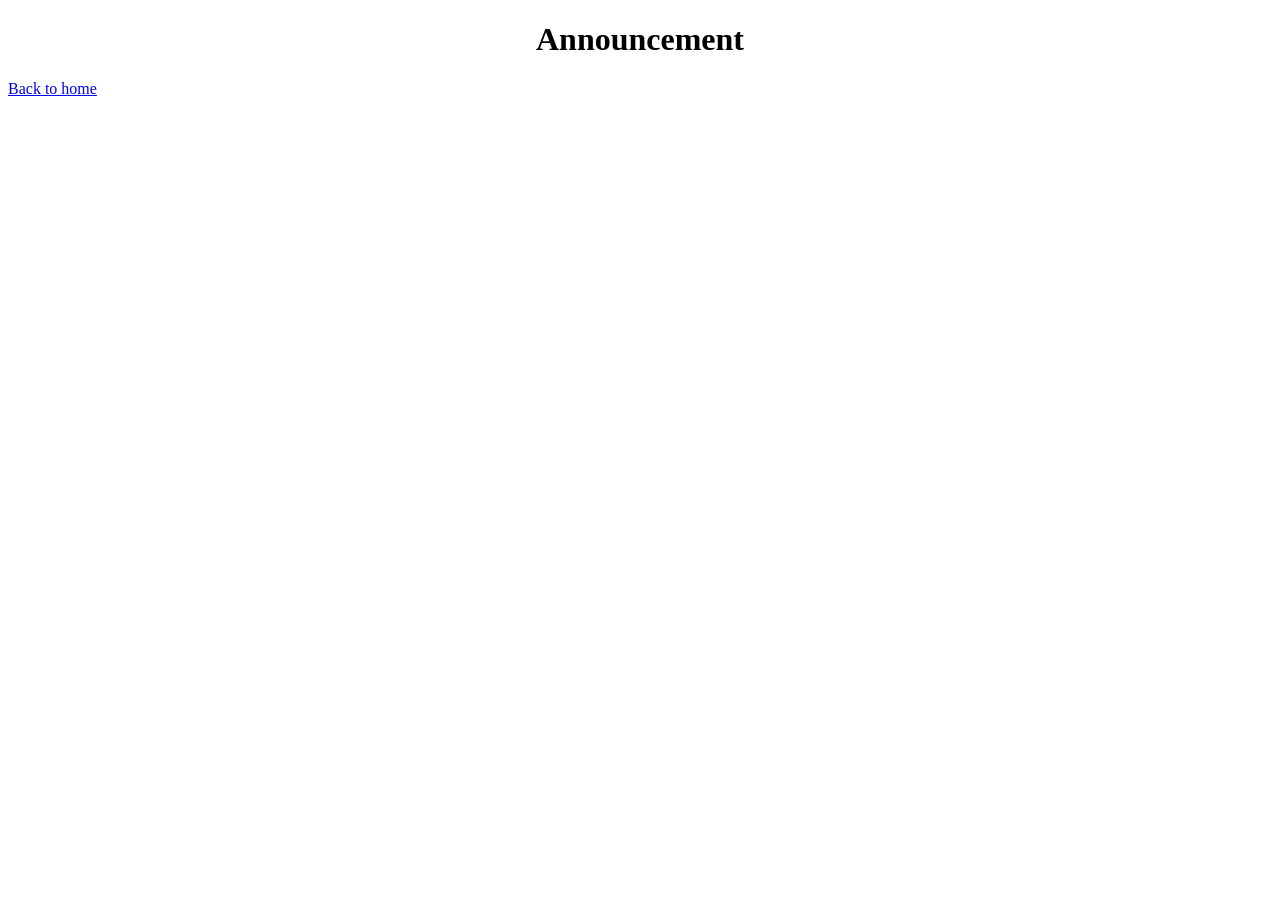
==== announcement.html @ 3495d38a "StudentHub" ====
<!DOCTYPE html>
<html lang="en">
    <head>
        <meta charset="UTF-8">
        <meta name="viewport" content="width=device-width, initial-scale=1.0">
        <title>Announcement</title>
    </head>
    <body>
            <h1 align="center">Announcement</h1>
            <a href="Index.html">Back to home</a>
            
        </body>
    </head>
</html>
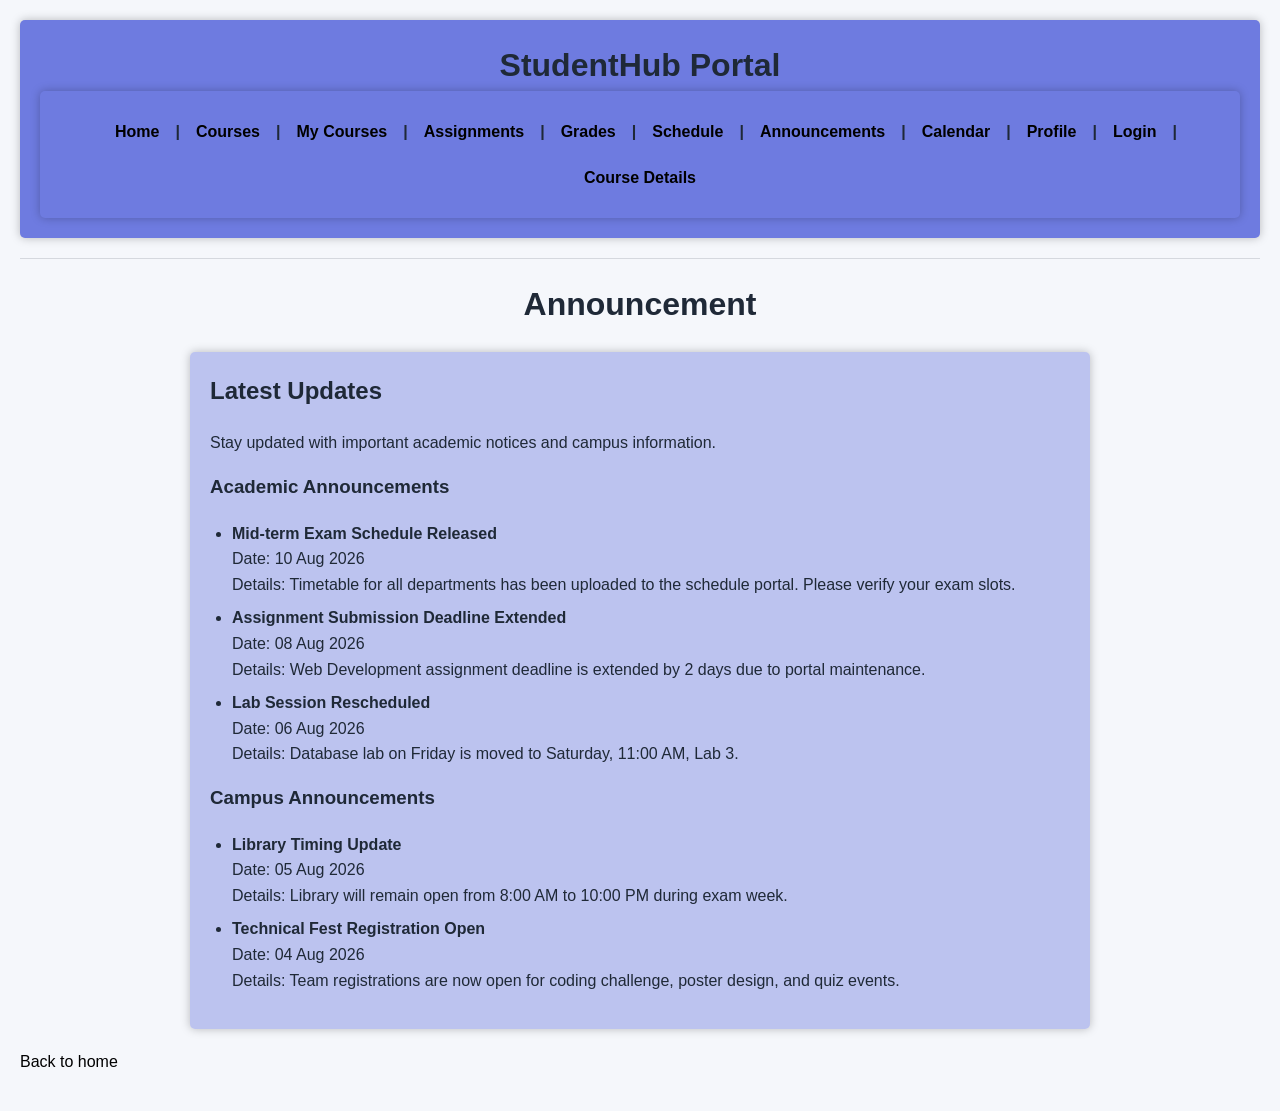
==== commit 9206c0eb: "script update" ====
--- a/announcement.html
+++ b/announcement.html
@@ -1,14 +1,69 @@
 <!DOCTYPE html>
 <html lang="en">
-    <head>
-        <meta charset="UTF-8">
-        <meta name="viewport" content="width=device-width, initial-scale=1.0">
-        <title>Announcement</title>
-    </head>
-    <body>
-            <h1 align="center">Announcement</h1>
-            <a href="Index.html">Back to home</a>
-            
-        </body>
-    </head>
+<head>
+    <link rel="stylesheet" href="styles.css">
+    <meta charset="UTF-8">
+    <meta name="viewport" content="width=device-width, initial-scale=1.0">
+    <title>Announcement</title>
+</head>
+<body>
+    <header class="header">
+        <h1 align="center">StudentHub Portal</h1>
+        <nav class="indexnav">
+            <a href="index.html">Home</a> | 
+            <a href="coursedetails.html">Courses</a> | 
+            <a href="mycourses.html">My Courses</a> | 
+            <a href="assignments.html">Assignments</a> | 
+            <a href="grades.html">Grades</a> | 
+            <a href="schedule.html">Schedule</a> | 
+            <a href="announcement.html">Announcements</a> | 
+            <a href="calendar.html">Calendar</a> | 
+            <a href="profile.html">Profile</a> | 
+            <a href="login.html">Login</a>|
+            <a href="coursedetails.html">Course Details</a>
+        </nav>
+    </header>
+    <hr>
+    <h1 align="center">Announcement</h1>
+
+    <main>
+        <h2>Latest Updates</h2>
+        <p>Stay updated with important academic notices and campus information.</p>
+
+        <h3>Academic Announcements</h3>
+        <ul>
+            <li>
+                <strong>Mid-term Exam Schedule Released</strong><br>
+                Date: 10 Aug 2026<br>
+                Details: Timetable for all departments has been uploaded to the schedule portal. Please verify your exam slots.
+            </li>
+            <li>
+                <strong>Assignment Submission Deadline Extended</strong><br>
+                Date: 08 Aug 2026<br>
+                Details: Web Development assignment deadline is extended by 2 days due to portal maintenance.
+            </li>
+            <li>
+                <strong>Lab Session Rescheduled</strong><br>
+                Date: 06 Aug 2026<br>
+                Details: Database lab on Friday is moved to Saturday, 11:00 AM, Lab 3.
+            </li>
+        </ul>
+
+        <h3>Campus Announcements</h3>
+        <ul>
+            <li>
+                <strong>Library Timing Update</strong><br>
+                Date: 05 Aug 2026<br>
+                Details: Library will remain open from 8:00 AM to 10:00 PM during exam week.
+            </li>
+            <li>
+                <strong>Technical Fest Registration Open</strong><br>
+                Date: 04 Aug 2026<br>
+                Details: Team registrations are now open for coding challenge, poster design, and quiz events.
+            </li>
+        </ul>
+    </main>
+
+    <p><a href="Index.html">Back to home</a></p>
+</body>
 </html>
--- a/styles.css
+++ b/styles.css
@@ -0,0 +1,504 @@
+/* =========================
+   GENERAL STYLES
+   ========================= */
+
+* {
+    box-sizing: border-box;
+}
+
+a {
+    color: black;
+    text-decoration: none;
+}
+
+body {
+    font-family: Arial, sans-serif;
+    line-height: 1.6;
+    margin: 0;
+    padding: 20px;
+    background: #f5f7fb;
+    color: #1f2937;
+}
+
+h1,
+h2,
+h3 {
+    margin-top: 0;
+}
+
+main {
+    background-color: rgba(105, 119, 221, 0.407);
+    padding: 20px;
+    border-radius: 5px;
+    box-shadow: 0 0 10px rgba(0, 0, 0, 0.251);
+    max-width: 900px;
+    margin: 20px auto;
+}
+
+main p {
+    margin-bottom: 16px;
+}
+
+main ul {
+    padding-left: 22px;
+    margin-top: 8px;
+    margin-bottom: 16px;
+}
+
+
+/* =========================
+   GENERAL FORM STYLES
+   ========================= */
+
+main form {
+    margin: 16px 0 24px;
+    padding: 16px;
+    background: rgba(255, 255, 255, 0.45);
+    border-radius: 6px;
+}
+
+main label {
+    font-weight: bold;
+}
+
+main input {
+    width: 100%;
+    max-width: 360px;
+    box-sizing: border-box;
+    margin-top: 6px;
+    margin-bottom: 12px;
+    padding: 10px 12px;
+    border: 1px solid rgba(31, 41, 55, 0.2);
+    border-radius: 4px;
+    font: inherit;
+}
+
+main button {
+    display: inline-block;
+    padding: 10px 16px;
+    border: 0;
+    border-radius: 4px;
+    background: rgb(110, 123, 224);
+    color: white;
+    font: inherit;
+    font-weight: bold;
+    cursor: pointer;
+}
+
+main button:hover {
+    background: rgb(88, 100, 198);
+}
+
+
+/* =========================
+   LOGIN PAGE
+   ========================= */
+
+.login-container {
+    max-width: 450px;
+    margin: 0 auto;
+    padding: 40px 0;
+}
+
+.login-card {
+    background: white;
+    padding: 40px;
+    border-radius: 10px;
+    box-shadow: 0 4px 20px rgba(0, 0, 0, 0.1);
+}
+
+.login-card h2 {
+    text-align: center;
+    color: rgb(110, 123, 224);
+    margin-bottom: 10px;
+}
+
+.login-card > p {
+    text-align: center;
+    color: #666;
+    margin-bottom: 30px;
+}
+
+.login-form-group {
+    margin-bottom: 20px;
+}
+
+.login-form-group label {
+    display: block;
+    margin-bottom: 8px;
+    font-weight: bold;
+    color: #1f2937;
+}
+
+.login-form-group input {
+    width: 100%;
+    padding: 12px;
+    border: 2px solid #ddd;
+    border-radius: 6px;
+    font-size: 14px;
+    box-sizing: border-box;
+    transition: border-color 0.3s;
+}
+
+.login-form-group input:focus {
+    outline: none;
+    border-color: rgb(110, 123, 224);
+}
+
+.login-form-remember {
+    display: flex;
+    justify-content: space-between;
+    align-items: center;
+    margin-bottom: 25px;
+}
+
+.login-form-remember label {
+    display: flex;
+    align-items: center;
+    font-size: 14px;
+    cursor: pointer;
+    margin-bottom: 0;
+}
+
+.login-form-remember input[type="checkbox"] {
+    margin-right: 8px;
+    cursor: pointer;
+    width: auto;
+}
+
+.login-forgot-link {
+    color: rgb(110, 123, 224);
+    text-decoration: none;
+    font-size: 14px;
+    font-weight: bold;
+    background: none;
+    padding: 0;
+    margin: 0;
+    display: inline;
+}
+
+.login-forgot-link:hover {
+    text-decoration: underline;
+}
+
+.login-btn {
+    width: 100%;
+    padding: 12px;
+    background: rgb(110, 123, 224);
+    color: white;
+    border: none;
+    border-radius: 6px;
+    font-size: 16px;
+    font-weight: bold;
+    cursor: pointer;
+    transition: background 0.3s;
+}
+
+.login-btn:hover {
+    background: rgb(90, 103, 204);
+}
+
+.login-divider {
+    margin: 25px 0;
+    border: none;
+    border-top: 1px solid #ddd;
+}
+
+.login-register-text {
+    text-align: center;
+    color: #666;
+    font-size: 14px;
+}
+
+.login-register-link {
+    color: rgb(110, 123, 224);
+    text-decoration: none;
+    font-weight: bold;
+    background: none;
+    padding: 0;
+    margin: 0;
+    display: inline;
+}
+
+.login-register-link:hover {
+    text-decoration: underline;
+}
+
+
+
+/* =========================
+   PROFILE PAGE
+   ========================= */
+
+.profile-header {
+    text-align: center;
+    padding: 30px 20px;
+    background: linear-gradient(
+        135deg,
+        rgb(110, 123, 224) 0%,
+        rgba(110, 123, 224, 0.8) 100%
+    );
+    margin: -20px -20px 30px -20px;
+    color: white;
+}
+
+.profile-avatar {
+    width: 120px;
+    height: 120px;
+    border-radius: 50%;
+    background: white;
+    margin: 0 auto 15px;
+    display: flex;
+    align-items: center;
+    justify-content: center;
+    font-size: 50px;
+    box-shadow: 0 4px 10px rgba(0, 0, 0, 0.2);
+}
+
+.profile-name {
+    font-size: 28px;
+    font-weight: bold;
+    margin: 10px 0;
+}
+
+.profile-status {
+    font-size: 14px;
+    opacity: 0.9;
+}
+
+.profile-section {
+    background: white;
+    padding: 20px;
+    margin-bottom: 20px;
+    border-radius: 8px;
+    box-shadow: 0 2px 10px rgba(0, 0, 0, 0.05);
+}
+
+.profile-section h3 {
+    color: rgb(110, 123, 224);
+    margin-top: 0;
+    border-bottom: 2px solid rgb(110, 123, 224);
+    padding-bottom: 10px;
+    margin-bottom: 15px;
+}
+
+.profile-info-row {
+    display: flex;
+    justify-content: space-between;
+    padding: 10px 0;
+    border-bottom: 1px solid #eee;
+}
+
+.profile-info-row:last-child {
+    border-bottom: none;
+}
+
+.profile-label {
+    font-weight: bold;
+    color: #1f2937;
+    min-width: 150px;
+}
+
+.profile-value {
+    color: #666;
+    text-align: right;
+    flex: 1;
+}
+
+.profile-value-green {
+    color: #10b981;
+    font-weight: bold;
+}
+
+.profile-value-orange {
+    color: #d97706;
+}
+
+.profile-value-red {
+    color: #ef4444;
+}
+
+.profile-value-blue {
+    color: #3b82f6;
+}
+
+
+/* =========================
+   CSS GRID
+   ========================= */
+
+.two-column {
+    display: grid;
+    grid-template-columns: 1fr 1fr;
+    gap: 20px;
+    margin-bottom: 20px;
+}
+
+
+/* =========================
+   PROFILE TEXT
+   ========================= */
+
+.profile-section-text {
+    margin-top: 0;
+    color: #666;
+    font-size: 14px;
+}
+
+.profile-section-text strong {
+    font-weight: bold;
+}
+
+.profile-section-paragraph {
+    color: #666;
+}
+
+
+/* =========================
+   FLEXBOX - SKILLS
+   ========================= */
+
+.skills-list {
+    display: flex;
+    flex-wrap: wrap;
+    gap: 10px;
+}
+
+.skill-tag {
+    background: rgb(110, 123, 224);
+    color: white;
+    padding: 6px 12px;
+    border-radius: 20px;
+    font-size: 13px;
+    font-weight: bold;
+}
+
+
+/* =========================
+   FLEXBOX - BUTTONS
+   ========================= */
+
+.action-buttons {
+    display: flex;
+    gap: 10px;
+    justify-content: center;
+    margin-top: 30px;
+    flex-wrap: wrap;
+}
+
+.btn {
+    padding: 12px 24px;
+    border-radius: 6px;
+    border: none;
+    font-weight: bold;
+    cursor: pointer;
+    font-size: 14px;
+    transition: all 0.3s;
+}
+
+.btn-primary {
+    background: rgb(110, 123, 224);
+    color: white;
+}
+
+.btn-primary:hover {
+    background: rgb(90, 103, 204);
+}
+
+.btn-secondary {
+    background: #e5e7eb;
+    color: #1f2937;
+}
+
+.btn-secondary:hover {
+    background: #d1d5db;
+}
+
+.btn-danger {
+    background: #ef4444;
+    color: white;
+}
+
+.btn-danger:hover {
+    background: #dc2626;
+}
+
+
+/* =========================
+   NAVIGATION
+   ========================= */
+
+main nav a {
+    margin-top: 12px;
+}
+
+main li {
+    margin-bottom: 8px;
+}
+
+.header h1 {
+    margin-bottom: 0;
+}
+
+.header {
+    background-color: rgb(110, 123, 224);
+    padding: 20px;
+    border-radius: 5px;
+    box-shadow: 0 0 10px rgba(0, 0, 0, 0.251);
+}
+
+.indexnav {
+    display: flex;
+    flex-wrap: wrap;
+    align-items: center;
+    justify-content: center;
+    gap: 4px;
+
+    background-color: rgb(110, 123, 224);
+    padding: 20px;
+    border-radius: 5px;
+    box-shadow: 0 0 10px rgba(0, 0, 0, 0.251);
+
+    font-family: Arial, sans-serif;
+    font-size: 16px;
+    font-weight: bold;
+}
+
+.indexnav a {
+    display: inline-block;
+    margin: 4px 6px;
+    padding: 4px 6px;
+    border-radius: 4px;
+}
+
+.indexnav a:hover {
+    background: rgba(255, 255, 255, 0.35);
+}
+
+
+/* =========================
+   HORIZONTAL LINE
+   ========================= */
+
+hr {
+    border: 0;
+    border-top: 1px solid rgba(31, 41, 55, 0.15);
+    margin: 20px 0;
+}
+
+
+/* =========================
+   FOOTER
+   ========================= */
+
+footer {
+    width: 100%;
+    box-sizing: border-box;
+    padding: 15px;
+    margin-top: 20px;
+    background-color: rgb(110, 123, 224);
+    color: black;
+    text-align: center;
+}
+
+
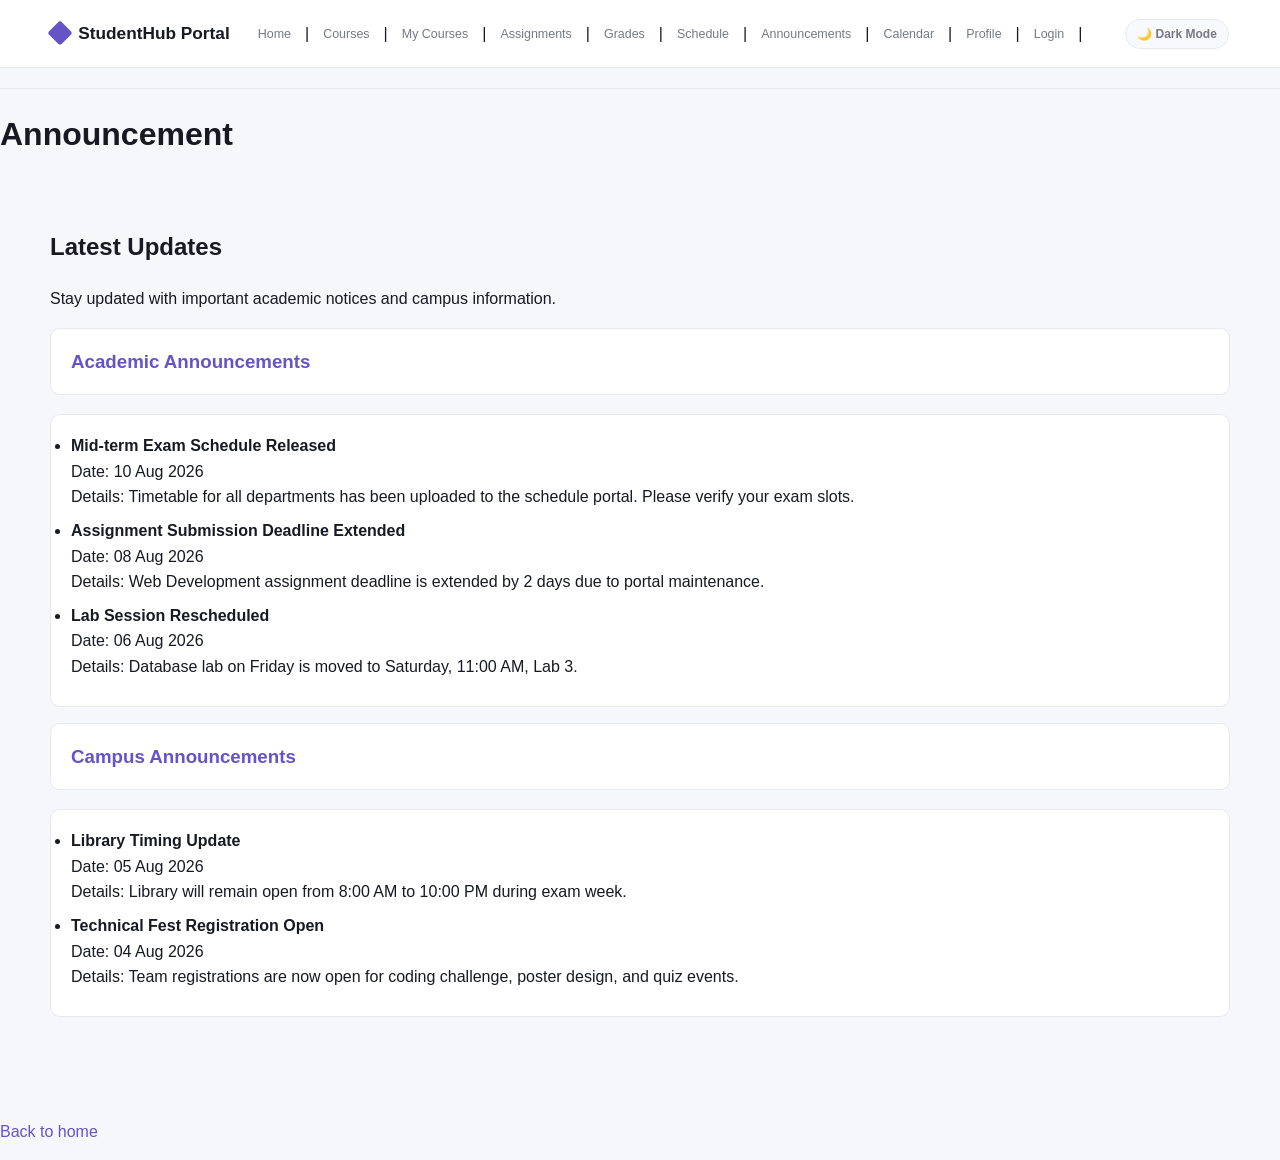
==== commit da6c5d57: "Complete StudentHub frontend practicals 2 through 5" ====
--- a/announcement.html
+++ b/announcement.html
@@ -7,9 +7,11 @@
     <title>Announcement</title>
 </head>
 <body>
+    <a class="skip-link" href="#main-content">Skip to main content</a>
     <header class="header">
-        <h1 align="center">StudentHub Portal</h1>
-        <nav class="indexnav">
+        <h1>StudentHub Portal</h1>
+        <button id="themeToggle" class="theme-toggle" type="button" aria-label="Switch theme">🌙 Dark Mode</button>
+        <nav class="indexnav" aria-label="Primary navigation">
             <a href="index.html">Home</a> | 
             <a href="coursedetails.html">Courses</a> | 
             <a href="mycourses.html">My Courses</a> | 
@@ -24,9 +26,9 @@
         </nav>
     </header>
     <hr>
-    <h1 align="center">Announcement</h1>
+    <h1>Announcement</h1>
 
-    <main>
+    <main id="main-content" tabindex="-1">
         <h2>Latest Updates</h2>
         <p>Stay updated with important academic notices and campus information.</p>
 
@@ -65,5 +67,6 @@
     </main>
 
     <p><a href="Index.html">Back to home</a></p>
+    <script src="script.js?v=4"></script>
 </body>
 </html>
--- a/styles.css
+++ b/styles.css
@@ -1,504 +1,980 @@
-/* =========================
-   GENERAL STYLES
-   ========================= */
-
+/* ==========================================================================
+   1. CSS VARIABLES & THEMES
+   ========================================================================== */
+:root {
+  --bg: #f5f7fb;
+  --surface: #ffffff;
+  --surface-soft: #f8f9fc;
+  --text: #171923;
+  --text-soft: #666666;
+  --muted: #747985;
+  --line: #e8e9ee;
+  --primary: #6653c7;
+  --primary-dark: #5140a9;
+  --card-solid: #ffffff;
+  --input-bg: #ffffff;
+  --input-border: #dddddd;
+  --error: #dc2626;
+  --danger: #ef4444;
+  --success: #15803d;
+  --shadow: 0 12px 30px rgba(37, 42, 66, 0.07);
+}
+
+body.dark-theme {
+  --bg: #171922;
+  --surface: #222530;
+  --surface-soft: #383d4c;
+  --text: #f2f3f7;
+  --muted: #aeb3c0;
+  --line: #292d3a;
+  --primary: #a99bf2;
+  --primary-dark: #8e7fe2;
+  --card-solid: #1f2937;
+  --input-bg: #0b1220;
+  --input-border: #334155;
+  --shadow: 0 12px 30px rgba(0, 0, 0, 0.2);
+}
+
+/* ==========================================================================
+   2. GLOBAL RESETS & BASE STYLES
+   ========================================================================== */
 * {
-    box-sizing: border-box;
+  box-sizing: border-box;
+}
+
+body {
+  margin: 0;
+  padding: 0;
+  background: var(--bg);
+  color: var(--text);
+  font-family: "Trebuchet MS", "Segoe UI", sans-serif;
+  line-height: 1.6;
+  overflow-x: hidden;
+  transition: background 0.3s ease, color 0.3s ease;
 }
 
 a {
-    color: black;
-    text-decoration: none;
-}
-
-body {
-    font-family: Arial, sans-serif;
-    line-height: 1.6;
-    margin: 0;
-    padding: 20px;
-    background: #f5f7fb;
-    color: #1f2937;
-}
-
-h1,
-h2,
-h3 {
-    margin-top: 0;
+  color: var(--primary);
+  text-decoration: none;
+}
+
+h1, h2, h3, h4 {
+  margin-top: 0;
+}
+
+img, video, iframe {
+  max-width: 100%;
+  height: auto;
+}
+
+button, input, select, textarea {
+  max-width: 100%;
+}
+
+hr {
+  border: 0;
+  border-top: 1px solid var(--line);
+  margin: 20px 0;
+}
+
+/* ==========================================================================
+   3. LAYOUT & HEADER NAVIGATION
+   ========================================================================== */
+.header {
+  background: var(--surface);
+  border-bottom: 1px solid var(--line);
+  min-height: 68px;
+  padding: 0 4vw;
+  display: flex;
+  align-items: center;
+  gap: 28px;
+  position: sticky;
+  top: 0;
+  z-index: 5;
+}
+
+.header h1 {
+  color: var(--text);
+  font-size: 1.08rem;
+  margin: 0;
+  white-space: nowrap;
+}
+
+.header h1::before {
+  content: "";
+  width: 18px;
+  height: 18px;
+  display: inline-block;
+  margin-right: 9px;
+  vertical-align: -3px;
+  background: var(--primary);
+  transform: rotate(45deg);
+  border-radius: 3px;
+}
+
+.indexnav {
+  display: flex;
+  align-items: center;
+  flex-wrap: wrap;
+  gap: 4px 14px;
+  flex: 1;
+  background: transparent;
+  padding: 0;
+  justify-content: flex-start;
+}
+
+.indexnav a {
+  color: var(--muted);
+  margin: 0;
+  padding: 22px 0 19px;
+  font-size: 0.78rem;
+}
+
+.indexnav a:hover {
+  color: var(--text);
+  background: transparent;
+  border-bottom: 2px solid var(--primary);
+}
+
+.indexnav a[href="coursedetails.html"]:last-child {
+  display: none;
+}
+
+.theme-toggle {
+  order: 3;
+  margin: 0;
+  border: 1px solid var(--line);
+  background: var(--surface-soft);
+  color: var(--muted);
+  padding: 7px 11px;
+  font-size: 0.75rem;
+  border-radius: 999px;
+  cursor: pointer;
+  font-weight: bold;
+  transition: all 0.3s ease;
+}
+
+.theme-toggle:hover {
+  background: rgba(255, 255, 255, 0.22);
 }
 
 main {
-    background-color: rgba(105, 119, 221, 0.407);
-    padding: 20px;
-    border-radius: 5px;
-    box-shadow: 0 0 10px rgba(0, 0, 0, 0.251);
-    max-width: 900px;
-    margin: 20px auto;
+  width: min(1180px, calc(100% - 48px));
+  max-width: none;
+  margin: 0 auto;
+  padding: 46px 0 70px;
+  background: transparent;
+  border-radius: 0;
+  overflow-wrap: anywhere;
 }
 
 main p {
-    margin-bottom: 16px;
+  margin-bottom: 16px;
 }
 
 main ul {
-    padding-left: 22px;
-    margin-top: 8px;
-    margin-bottom: 16px;
-}
-
-
-/* =========================
-   GENERAL FORM STYLES
-   ========================= */
-
+  padding-left: 22px;
+  margin-top: 8px;
+  margin-bottom: 16px;
+}
+
+main li {
+  margin-bottom: 8px;
+}
+
+main nav a {
+  margin-top: 12px;
+}
+
+main > h3, main > h4, main > ul {
+  background: var(--surface);
+  border: 1px solid var(--line);
+  padding: 18px 20px;
+  border-radius: 10px;
+}
+
+main > h3 {
+  color: var(--primary);
+}
+
+footer {
+  width: 100%;
+  box-sizing: border-box;
+  padding: 15px;
+  margin-top: 20px;
+  border-top: 1px solid var(--line);
+  background: transparent;
+  color: var(--muted);
+  font-size: 0.78rem;
+  text-align: center;
+}
+
+/* ==========================================================================
+   4. DASHBOARD & CARDS
+   ========================================================================== */
+.dashboard-hero {
+  display: flex;
+  justify-content: space-between;
+  align-items: flex-end;
+  gap: 20px;
+  margin-bottom: 30px;
+}
+
+.dashboard-hero p, .date-label, .course-meta, .overview-card p {
+  color: var(--muted);
+}
+
+.dashboard-hero p {
+  margin: 0;
+}
+
+.date-label {
+  font-size: 0.82rem;
+}
+
+.section-heading {
+  display: flex;
+  align-items: center;
+  justify-content: space-between;
+  gap: 12px;
+  margin: 30px 0 14px;
+}
+
+.section-heading h3 {
+  margin: 0;
+  font-size: 1.35rem;
+}
+
+.section-heading a {
+  font-size: 0.78rem;
+}
+
+.overview-grid {
+  display: grid;
+  grid-template-columns: repeat(3, 1fr);
+  gap: 14px;
+  margin-top: 18px;
+  align-items: stretch;
+}
+
+.overview-card, .course-card, .announcement-list li, .profile-section, .login-card {
+  background: var(--surface);
+  border: 1px solid var(--line);
+  box-shadow: var(--shadow);
+  min-width: 0;
+  overflow-wrap: anywhere;
+}
+
+.overview-card {
+  border-radius: 10px;
+  padding: 18px;
+}
+
+.overview-card .metric {
+  font-size: 1.8rem;
+  font-weight: 700;
+  margin: 2px 0;
+}
+
+.overview-card p {
+  margin: 0;
+  font-size: 0.84rem;
+}
+
+.course-grid {
+  display: grid;
+  grid-template-columns: repeat(4, 1fr);
+  gap: 14px;
+  align-items: stretch;
+}
+
+.course-card {
+  border-radius: 10px;
+  overflow: hidden;
+  display: flex;
+  flex-direction: column;
+}
+
+.course-art {
+  height: 76px;
+}
+
+.course-art.blue { background: linear-gradient(135deg, #a8d1ff, #dcebff); }
+.course-art.green { background: linear-gradient(135deg, #62cb39, #d3f2c1); }
+.course-art.lilac { background: linear-gradient(135deg, #e3c2ff, #f3eaff); }
+.course-art.peach { background: linear-gradient(135deg, #ffd38f, #fff1dd); }
+
+.course-card-body {
+  padding: 12px 13px 13px;
+  flex: 1;
+  display: flex;
+  flex-direction: column;
+}
+
+.course-card h4 {
+  font-size: 1rem;
+  margin: 10px 0 12px;
+  min-height: 38px;
+}
+
+.course-meta {
+  display: flex;
+  justify-content: space-between;
+  font-size: 0.72rem;
+  margin-top: auto;
+}
+
+.pill {
+  display: inline-block;
+  background: var(--surface-soft);
+  border: 1px solid var(--line);
+  border-radius: 999px;
+  padding: 3px 8px;
+  font-size: 0.66rem;
+  color: var(--muted);
+}
+
+.announcement-list {
+  display: grid;
+  grid-template-columns: repeat(2, 1fr);
+  gap: 14px;
+  align-items: stretch;
+}
+
+.announcement-list ul {
+  padding: 0;
+  margin: 0;
+}
+
+.announcement-list li {
+  list-style: none;
+  border-left: 4px solid var(--primary);
+  border-radius: 8px;
+  padding: 14px 16px;
+  margin: 0;
+}
+
+/* ==========================================================================
+   5. PROFILE & USER DETAILS
+   ========================================================================== */
+.profile-header {
+  text-align: center;
+  padding: 28px;
+  background: linear-gradient(135deg, var(--primary) 0%, rgba(110, 123, 224, 0.8) 100%);
+  margin-bottom: 20px;
+  color: #ffffff;
+  border-radius: 12px;
+}
+
+.profile-avatar {
+  width: 76px;
+  height: 76px;
+  border-radius: 50%;
+  background: #f1e4ff;
+  margin: 0 auto 15px;
+  display: flex;
+  align-items: center;
+  justify-content: center;
+  font-size: 34px;
+  box-shadow: 0 4px 10px rgba(0, 0, 0, 0.2);
+}
+
+.profile-name {
+  font-size: 28px;
+  font-weight: bold;
+  margin: 10px 0;
+}
+
+.profile-status {
+  font-size: 14px;
+  opacity: 0.9;
+}
+
+.profile-section {
+  padding: 20px;
+  margin-bottom: 20px;
+  border-radius: 12px;
+}
+
+.profile-section h3 {
+  color: var(--primary);
+  border-bottom: 1px solid var(--line);
+  margin-top: 0;
+  padding-bottom: 10px;
+  margin-bottom: 15px;
+}
+
+.profile-info-row {
+  display: flex;
+  justify-content: space-between;
+  padding: 10px 0;
+  border-bottom: 1px solid var(--line);
+}
+
+.profile-info-row:last-child {
+  border-bottom: none;
+}
+
+.profile-label {
+  font-weight: bold;
+  color: var(--muted);
+  min-width: 150px;
+}
+
+.profile-value {
+  color: var(--text);
+  text-align: right;
+  flex: 1;
+}
+
+.profile-value-green { color: #10b981; font-weight: bold; }
+.profile-value-orange { color: #d97706; }
+.profile-value-red { color: #ef4444; }
+.profile-value-blue { color: #3b82f6; }
+
+.two-column {
+  display: grid;
+  grid-template-columns: 1fr 1fr;
+  gap: 20px;
+  margin-bottom: 20px;
+  align-items: stretch;
+}
+
+.profile-section-text {
+  margin-top: 0;
+  color: var(--text-soft);
+  font-size: 14px;
+}
+
+.profile-section-text strong {
+  font-weight: bold;
+}
+
+.profile-section-paragraph {
+  color: var(--text-soft);
+}
+
+.skills-list {
+  display: flex;
+  flex-wrap: wrap;
+  gap: 10px;
+}
+
+.skill-tag {
+  background: #f1e4ff;
+  color: var(--primary-dark);
+  padding: 6px 12px;
+  border-radius: 20px;
+  font-size: 13px;
+  font-weight: bold;
+}
+
+.action-buttons {
+  display: flex;
+  gap: 10px;
+  justify-content: center;
+  margin-top: 30px;
+  flex-wrap: wrap;
+}
+
+/* ==========================================================================
+   6. FORMS, LOGIN & BUTTONS
+   ========================================================================== */
 main form {
-    margin: 16px 0 24px;
-    padding: 16px;
-    background: rgba(255, 255, 255, 0.45);
-    border-radius: 6px;
+  margin: 16px 0 24px;
+  padding: 16px;
+  background: var(--surface);
+  border-radius: 6px;
 }
 
 main label {
-    font-weight: bold;
+  font-weight: bold;
 }
 
 main input {
-    width: 100%;
-    max-width: 360px;
-    box-sizing: border-box;
-    margin-top: 6px;
-    margin-bottom: 12px;
-    padding: 10px 12px;
-    border: 1px solid rgba(31, 41, 55, 0.2);
-    border-radius: 4px;
-    font: inherit;
-}
-
-main button {
-    display: inline-block;
-    padding: 10px 16px;
-    border: 0;
-    border-radius: 4px;
-    background: rgb(110, 123, 224);
-    color: white;
-    font: inherit;
-    font-weight: bold;
-    cursor: pointer;
-}
-
-main button:hover {
-    background: rgb(88, 100, 198);
-}
-
-
-/* =========================
-   LOGIN PAGE
-   ========================= */
+  width: 100%;
+  max-width: 360px;
+  margin-top: 6px;
+  margin-bottom: 12px;
+  padding: 10px 12px;
+  border: 1px solid var(--input-border);
+  border-radius: 4px;
+  font: inherit;
+  background: var(--input-bg);
+  color: var(--text);
+}
+
+.btn {
+  padding: 12px 24px;
+  border-radius: 6px;
+  border: none;
+  font-weight: bold;
+  cursor: pointer;
+  font-size: 14px;
+  transition: all 0.3s;
+}
+
+.btn-primary { background: var(--primary); color: #ffffff; }
+.btn-primary:hover { background: var(--primary-dark); }
+.btn-secondary { background: #e5e7eb; color: #1f2937; }
+.btn-secondary:hover { background: #d1d5db; }
+.btn-danger { background: #ef4444; color: #ffffff; }
+.btn-danger:hover { background: #dc2626; }
 
 .login-container {
-    max-width: 450px;
-    margin: 0 auto;
-    padding: 40px 0;
+  max-width: 450px;
+  margin: 0 auto;
+  padding: 40px 0;
+  width: 100%;
 }
 
 .login-card {
-    background: white;
-    padding: 40px;
-    border-radius: 10px;
-    box-shadow: 0 4px 20px rgba(0, 0, 0, 0.1);
+  background: var(--surface);
+  padding: 40px;
+  border-radius: 14px;
 }
 
 .login-card h2 {
-    text-align: center;
-    color: rgb(110, 123, 224);
-    margin-bottom: 10px;
+  text-align: center;
+  color: var(--primary);
+  margin-bottom: 10px;
 }
 
 .login-card > p {
-    text-align: center;
-    color: #666;
-    margin-bottom: 30px;
+  text-align: center;
+  color: var(--text-soft);
+  margin-bottom: 30px;
 }
 
 .login-form-group {
-    margin-bottom: 20px;
+  margin-bottom: 20px;
 }
 
 .login-form-group label {
-    display: block;
-    margin-bottom: 8px;
-    font-weight: bold;
-    color: #1f2937;
+  display: block;
+  margin-bottom: 8px;
+  font-weight: bold;
+  color: var(--text);
 }
 
 .login-form-group input {
-    width: 100%;
-    padding: 12px;
-    border: 2px solid #ddd;
-    border-radius: 6px;
-    font-size: 14px;
-    box-sizing: border-box;
-    transition: border-color 0.3s;
+  width: 100%;
+  padding: 12px;
+  border: 2px solid var(--input-border);
+  border-radius: 6px;
+  font-size: 14px;
+  transition: border-color 0.3s;
+  background: var(--input-bg);
+  color: var(--text);
 }
 
 .login-form-group input:focus {
-    outline: none;
-    border-color: rgb(110, 123, 224);
+  outline: none;
+  border-color: var(--primary);
 }
 
 .login-form-remember {
-    display: flex;
-    justify-content: space-between;
-    align-items: center;
-    margin-bottom: 25px;
+  display: flex;
+  justify-content: space-between;
+  align-items: center;
+  margin-bottom: 25px;
 }
 
 .login-form-remember label {
-    display: flex;
-    align-items: center;
-    font-size: 14px;
-    cursor: pointer;
-    margin-bottom: 0;
+  display: flex;
+  align-items: center;
+  font-size: 14px;
+  cursor: pointer;
+  margin-bottom: 0;
 }
 
 .login-form-remember input[type="checkbox"] {
-    margin-right: 8px;
-    cursor: pointer;
-    width: auto;
+  margin-right: 8px;
+  cursor: pointer;
+  width: auto;
 }
 
 .login-forgot-link {
-    color: rgb(110, 123, 224);
-    text-decoration: none;
-    font-size: 14px;
-    font-weight: bold;
-    background: none;
-    padding: 0;
-    margin: 0;
-    display: inline;
-}
-
-.login-forgot-link:hover {
-    text-decoration: underline;
+  color: var(--primary);
+  font-size: 14px;
+  font-weight: bold;
+}
+
+.login-forgot-link:hover, .login-register-link:hover {
+  text-decoration: underline;
 }
 
 .login-btn {
-    width: 100%;
-    padding: 12px;
-    background: rgb(110, 123, 224);
-    color: white;
-    border: none;
-    border-radius: 6px;
-    font-size: 16px;
-    font-weight: bold;
-    cursor: pointer;
-    transition: background 0.3s;
+  width: 100%;
+  padding: 12px;
+  background: var(--primary);
+  color: #ffffff;
+  border: none;
+  border-radius: 6px;
+  font-size: 16px;
+  font-weight: bold;
+  cursor: pointer;
+  transition: background 0.3s;
 }
 
 .login-btn:hover {
-    background: rgb(90, 103, 204);
+  background: var(--primary-dark);
 }
 
 .login-divider {
-    margin: 25px 0;
-    border: none;
-    border-top: 1px solid #ddd;
+  margin: 25px 0;
+  border: none;
+  border-top: 1px solid var(--line);
 }
 
 .login-register-text {
-    text-align: center;
-    color: #666;
-    font-size: 14px;
+  text-align: center;
+  color: var(--text-soft);
+  font-size: 14px;
 }
 
 .login-register-link {
-    color: rgb(110, 123, 224);
-    text-decoration: none;
-    font-weight: bold;
-    background: none;
-    padding: 0;
-    margin: 0;
-    display: inline;
-}
-
-.login-register-link:hover {
-    text-decoration: underline;
-}
-
-
-
-/* =========================
-   PROFILE PAGE
-   ========================= */
-
-.profile-header {
-    text-align: center;
-    padding: 30px 20px;
-    background: linear-gradient(
-        135deg,
-        rgb(110, 123, 224) 0%,
-        rgba(110, 123, 224, 0.8) 100%
-    );
-    margin: -20px -20px 30px -20px;
-    color: white;
-}
-
-.profile-avatar {
-    width: 120px;
-    height: 120px;
-    border-radius: 50%;
-    background: white;
-    margin: 0 auto 15px;
-    display: flex;
+  color: var(--primary);
+  font-weight: bold;
+}
+
+.registration-grid {
+  display: grid;
+  grid-template-columns: repeat(2, minmax(0, 1fr));
+  gap: 18px 20px;
+}
+
+.form-field {
+  display: flex;
+  flex-direction: column;
+  gap: 6px;
+}
+
+.form-field label, .form-fieldset legend {
+  font-weight: 700;
+  font-size: 0.87rem;
+}
+
+.form-field input, .form-field select {
+  width: 100%;
+  max-width: none;
+  margin: 0;
+}
+
+.form-field select {
+  appearance: none;
+  min-height: 44px;
+  padding: 10px 42px 10px 13px;
+  border: 1px solid var(--input-border);
+  border-radius: 9px;
+  background-color: var(--input-bg);
+  background-image: linear-gradient(45deg, transparent 50%, var(--primary) 50%), linear-gradient(135deg, var(--primary) 50%, transparent 50%);
+  background-position: calc(100% - 18px) 18px, calc(100% - 12px) 18px;
+  background-size: 6px 6px, 6px 6px;
+  background-repeat: no-repeat;
+  color: var(--text);
+  cursor: pointer;
+  font: inherit;
+  transition: border-color 0.2s ease, box-shadow 0.2s ease, background-color 0.2s ease;
+}
+
+.form-field select:hover {
+  border-color: var(--primary);
+  background-color: var(--surface-soft);
+}
+
+.form-field select:focus {
+  outline: none;
+  border-color: var(--primary);
+  box-shadow: 0 0 0 3px rgba(102, 83, 199, 0.16);
+}
+
+.form-field select.field-invalid {
+  border-color: var(--danger);
+  background-image: linear-gradient(45deg, transparent 50%, var(--danger) 50%), linear-gradient(135deg, var(--danger) 50%, transparent 50%);
+}
+
+.form-fieldset {
+  display: flex;
+  flex-wrap: wrap;
+  gap: 12px 18px;
+  margin: 22px 0 14px;
+  padding: 14px;
+  border: 1px solid var(--line);
+  border-radius: 8px;
+}
+
+.form-fieldset label, .terms-label {
+  display: inline-flex;
+  align-items: center;
+  gap: 7px;
+  font-weight: 400;
+}
+
+.form-fieldset input, .terms-label input {
+  width: auto;
+  margin: 0;
+}
+
+.terms-label {
+  margin-bottom: 4px;
+  font-size: 0.86rem;
+}
+
+.register-submit {
+  width: 100%;
+  min-height: 46px;
+  margin-top: 18px;
+  padding: 11px 18px;
+  border: 1px solid var(--primary);
+  border-radius: 9px;
+  background: var(--primary);
+  color: #ffffff;
+  font: inherit;
+  font-weight: 700;
+  letter-spacing: 0.01em;
+  cursor: pointer;
+  box-shadow: 0 6px 14px rgba(102, 83, 199, 0.2);
+  transition: background 0.2s ease, border-color 0.2s ease, box-shadow 0.2s ease, transform 0.2s ease;
+}
+
+.register-submit:hover {
+  background: var(--primary-dark);
+  border-color: var(--primary-dark);
+  box-shadow: 0 8px 18px rgba(81, 64, 169, 0.26);
+  transform: translateY(-1px);
+}
+
+.register-submit:active {
+  transform: translateY(0);
+  box-shadow: 0 4px 10px rgba(81, 64, 169, 0.2);
+}
+
+.register-submit:focus-visible {
+  outline: 3px solid var(--primary);
+  outline-offset: 3px;
+}
+
+.field-invalid {
+  border-color: var(--danger) !important;
+  box-shadow: 0 0 0 2px rgba(217, 83, 103, 0.12);
+}
+
+.password-strength {
+  color: var(--muted);
+  font-size: 0.76rem;
+}
+
+.password-strength[data-strength="1"] { color: #c7791b; }
+.password-strength[data-strength="2"],
+.password-strength[data-strength="3"] { color: #3175b9; }
+.password-strength[data-strength="4"] { color: #23834d; }
+
+/* ==========================================================================
+   7. INTERACTIVE COMPONENTS & ACCESSIBILITY
+   ========================================================================== */
+.skip-link {
+  position: absolute;
+  left: 12px;
+  top: -48px;
+  z-index: 20;
+  padding: 10px 14px;
+  background: var(--primary);
+  color: #ffffff;
+  border-radius: 6px;
+}
+
+.skip-link:focus { top: 12px; }
+
+:focus-visible {
+  outline: 3px solid var(--primary);
+  outline-offset: 3px;
+}
+
+main:focus { outline: none; }
+
+.error-message:empty, .success-message:empty {
+  display: none;
+}
+
+.menu-toggle {
+  display: none;
+  padding: 8px 10px;
+  background: var(--surface-soft);
+  color: var(--text);
+  border: 1px solid var(--line);
+  border-radius: 7px;
+  font-size: 1.1rem;
+}
+
+.notification-banner {
+  display: flex;
+  align-items: center;
+  justify-content: space-between;
+  gap: 14px;
+  margin-bottom: 24px;
+  padding: 12px 15px;
+  background: var(--surface-soft);
+  border: 1px solid var(--line);
+  border-left: 4px solid var(--primary);
+  border-radius: 8px;
+  color: var(--text);
+}
+
+.notification-banner button, .modal-close {
+  padding: 2px 8px;
+  background: transparent;
+  color: var(--muted);
+  font-size: 1.3rem;
+  line-height: 1;
+}
+
+.interactive-tools { margin-top: 30px; }
+
+.content-slider {
+  position: relative;
+  min-height: 120px;
+  padding: 20px 72px 20px 20px;
+  background: var(--surface);
+  border: 1px solid var(--line);
+  border-radius: 10px;
+  box-shadow: var(--shadow);
+}
+
+.slide p { color: var(--muted); margin-bottom: 0; }
+
+.slider-controls {
+  position: absolute;
+  right: 16px;
+  bottom: 18px;
+  display: flex;
+  gap: 5px;
+}
+
+.slider-controls button { min-width: 34px; padding: 6px 9px; }
+
+.resource-button { margin-top: 12px; }
+
+.modal {
+  position: fixed;
+  inset: 0;
+  z-index: 30;
+  display: grid;
+  place-items: center;
+  padding: 20px;
+  background: rgba(16, 18, 29, 0.55);
+}
+
+.modal[hidden], .slide[hidden], [hidden] { display: none; }
+
+.modal-content {
+  position: relative;
+  width: min(440px, 100%);
+  padding: 28px;
+  background: var(--surface);
+  color: var(--text);
+  border: 1px solid var(--line);
+  border-radius: 12px;
+  box-shadow: var(--shadow);
+}
+
+.modal-close { position: absolute; top: 12px; right: 12px; }
+
+.faq-list { display: grid; gap: 10px; }
+
+.faq-item {
+  background: var(--surface);
+  border: 1px solid var(--line);
+  border-radius: 9px;
+  overflow: hidden;
+}
+
+.faq-question {
+  width: 100%;
+  display: flex;
+  justify-content: space-between;
+  align-items: center;
+  text-align: left;
+  padding: 16px;
+  background: transparent;
+  color: var(--text);
+}
+
+.faq-question::after {
+  content: "+";
+  color: var(--primary);
+  font-size: 1.25rem;
+}
+
+.faq-question[aria-expanded="true"]::after { content: "-"; }
+
+.faq-answer { padding: 0 16px 16px; color: var(--muted); }
+
+/* ==========================================================================
+   8. MEDIA QUERIES & RESPONSIVENESS
+   ========================================================================== */
+@media (min-width: 601px) and (max-width: 1100px) {
+  main { width: min(calc(100% - 40px), 920px); }
+  .header { padding-left: 24px; padding-right: 24px; }
+  .indexnav { gap: 4px 14px; }
+  .course-grid { grid-template-columns: repeat(2, minmax(0, 1fr)); }
+}
+
+@media (max-width: 900px) {
+  .header { flex-wrap: wrap; gap: 8px 18px; padding: 14px 24px 0; }
+  .indexnav { order: 4; flex-basis: 100%; overflow-x: auto; flex-wrap: nowrap; gap: 18px; }
+  .indexnav a { padding: 10px 0 12px; white-space: nowrap; }
+  .course-grid { grid-template-columns: repeat(2, 1fr); }
+}
+
+@media (max-width: 600px) {
+  .header { align-items: center; padding: 12px 14px 0; gap: 10px; }
+  .header h1 { font-size: 0.98rem; order: 1; flex: 0 0 auto; }
+  
+  .menu-toggle {
+    display: inline-flex;
+    order: 2;
     align-items: center;
     justify-content: center;
-    font-size: 50px;
-    box-shadow: 0 4px 10px rgba(0, 0, 0, 0.2);
-}
-
-.profile-name {
-    font-size: 28px;
-    font-weight: bold;
-    margin: 10px 0;
-}
-
-.profile-status {
-    font-size: 14px;
-    opacity: 0.9;
-}
-
-.profile-section {
-    background: white;
-    padding: 20px;
-    margin-bottom: 20px;
-    border-radius: 8px;
-    box-shadow: 0 2px 10px rgba(0, 0, 0, 0.05);
-}
-
-.profile-section h3 {
-    color: rgb(110, 123, 224);
-    margin-top: 0;
-    border-bottom: 2px solid rgb(110, 123, 224);
-    padding-bottom: 10px;
-    margin-bottom: 15px;
-}
-
-.profile-info-row {
-    display: flex;
-    justify-content: space-between;
-    padding: 10px 0;
-    border-bottom: 1px solid #eee;
-}
-
-.profile-info-row:last-child {
-    border-bottom: none;
-}
-
-.profile-label {
-    font-weight: bold;
-    color: #1f2937;
-    min-width: 150px;
-}
-
-.profile-value {
-    color: #666;
-    text-align: right;
-    flex: 1;
-}
-
-.profile-value-green {
-    color: #10b981;
-    font-weight: bold;
-}
-
-.profile-value-orange {
-    color: #d97706;
-}
-
-.profile-value-red {
-    color: #ef4444;
-}
-
-.profile-value-blue {
-    color: #3b82f6;
-}
-
-
-/* =========================
-   CSS GRID
-   ========================= */
-
-.two-column {
-    display: grid;
-    grid-template-columns: 1fr 1fr;
-    gap: 20px;
-    margin-bottom: 20px;
-}
-
-
-/* =========================
-   PROFILE TEXT
-   ========================= */
-
-.profile-section-text {
-    margin-top: 0;
-    color: #666;
-    font-size: 14px;
-}
-
-.profile-section-text strong {
-    font-weight: bold;
-}
-
-.profile-section-paragraph {
-    color: #666;
-}
-
-
-/* =========================
-   FLEXBOX - SKILLS
-   ========================= */
-
-.skills-list {
-    display: flex;
-    flex-wrap: wrap;
-    gap: 10px;
-}
-
-.skill-tag {
-    background: rgb(110, 123, 224);
-    color: white;
-    padding: 6px 12px;
-    border-radius: 20px;
-    font-size: 13px;
-    font-weight: bold;
-}
-
-
-/* =========================
-   FLEXBOX - BUTTONS
-   ========================= */
-
-.action-buttons {
-    display: flex;
-    gap: 10px;
-    justify-content: center;
-    margin-top: 30px;
-    flex-wrap: wrap;
-}
-
-.btn {
-    padding: 12px 24px;
-    border-radius: 6px;
-    border: none;
-    font-weight: bold;
-    cursor: pointer;
-    font-size: 14px;
-    transition: all 0.3s;
-}
-
-.btn-primary {
-    background: rgb(110, 123, 224);
-    color: white;
-}
-
-.btn-primary:hover {
-    background: rgb(90, 103, 204);
-}
-
-.btn-secondary {
-    background: #e5e7eb;
-    color: #1f2937;
-}
-
-.btn-secondary:hover {
-    background: #d1d5db;
-}
-
-.btn-danger {
-    background: #ef4444;
-    color: white;
-}
-
-.btn-danger:hover {
-    background: #dc2626;
-}
-
-
-/* =========================
-   NAVIGATION
-   ========================= */
-
-main nav a {
-    margin-top: 12px;
-}
-
-main li {
-    margin-bottom: 8px;
-}
-
-.header h1 {
-    margin-bottom: 0;
-}
-
-.header {
-    background-color: rgb(110, 123, 224);
-    padding: 20px;
-    border-radius: 5px;
-    box-shadow: 0 0 10px rgba(0, 0, 0, 0.251);
-}
-
-.indexnav {
-    display: flex;
-    flex-wrap: wrap;
-    align-items: center;
-    justify-content: center;
-    gap: 4px;
-
-    background-color: rgb(110, 123, 224);
-    padding: 20px;
-    border-radius: 5px;
-    box-shadow: 0 0 10px rgba(0, 0, 0, 0.251);
-
-    font-family: Arial, sans-serif;
-    font-size: 16px;
-    font-weight: bold;
-}
-
-.indexnav a {
-    display: inline-block;
-    margin: 4px 6px;
-    padding: 4px 6px;
-    border-radius: 4px;
-}
-
-.indexnav a:hover {
-    background: rgba(255, 255, 255, 0.35);
-}
-
-
-/* =========================
-   HORIZONTAL LINE
-   ========================= */
-
-hr {
-    border: 0;
-    border-top: 1px solid rgba(31, 41, 55, 0.15);
-    margin: 20px 0;
-}
-
-
-/* =========================
-   FOOTER
-   ========================= */
-
-footer {
-    width: 100%;
-    box-sizing: border-box;
-    padding: 15px;
-    margin-top: 20px;
-    background-color: rgb(110, 123, 224);
-    color: black;
-    text-align: center;
-}
-
-
+    flex: 0 0 auto;
+    margin-left: 4px;
+  }
+  
+  .theme-toggle { order: 3; margin-left: auto; }
+  
+  .header .indexnav {
+    order: 4;
+    flex-basis: 100%;
+    width: calc(100vw - 28px);
+    margin-right: 2px;
+    padding-bottom: 2px;
+  }
+  
+  .header:not(.menu-open) .indexnav { display: none; }
+  .header.menu-open .indexnav { display: flex; }
+  .indexnav a { font-size: 0.76rem; }
+
+  main { width: calc(100% - 28px); padding: 30px 0 48px; }
+  .dashboard-hero { display: block; }
+  .dashboard-hero h2 { font-size: 1.45rem; }
+  .date-label { display: block; margin-top: 8px; }
+  
+  .section-heading { align-items: baseline; }
+  .section-heading h3 { font-size: 1.15rem; }
+  .overview-card { padding: 15px; }
+  .profile-header { padding: 22px 16px; }
+  .action-buttons .btn { flex: 1 1 100%; }
+  .login-container { padding: 10px 0; }
+  .login-card { padding: 25px 20px; }
+  
+  .course-grid, .overview-grid, .announcement-list, .two-column, .registration-grid {
+    grid-template-columns: 1fr;
+  }
+  
+  .profile-info-row { display: block; }
+  .profile-value { display: block; text-align: left; margin-top: 3px; }
+  
+  main > h3, main > h4, main > ul { padding: 15px; }
+  .notification-banner { align-items: flex-start; }
+  .content-slider { padding-right: 20px; padding-bottom: 64px; }
+}
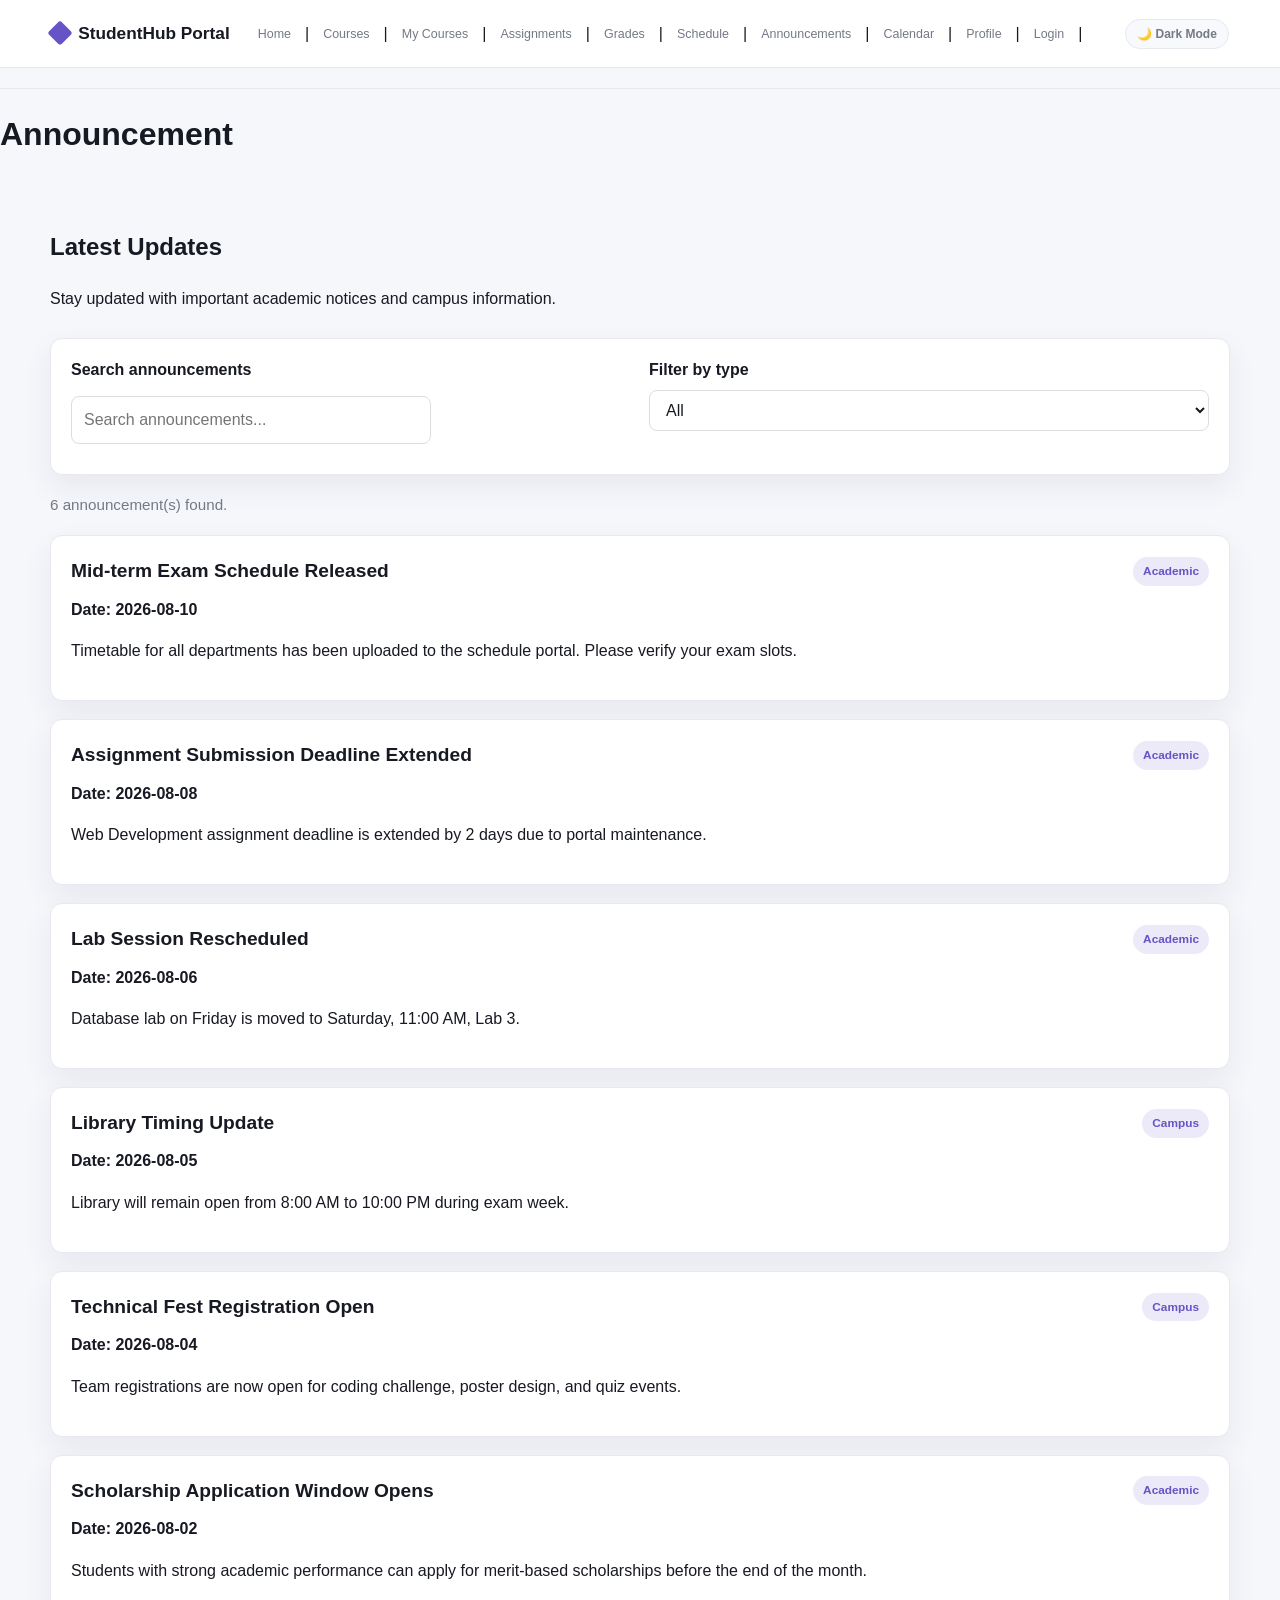
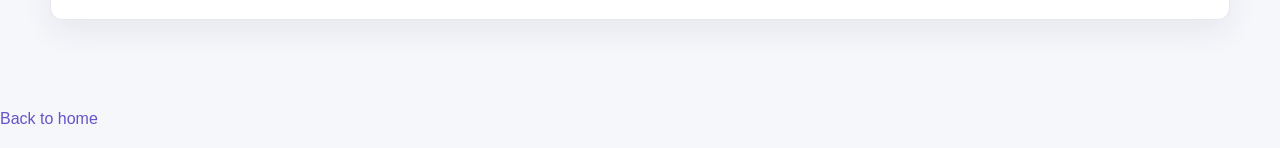
==== commit 0e5f7285: "PRACTICAL 6" ====
--- a/announcement.html
+++ b/announcement.html
@@ -32,38 +32,21 @@
         <h2>Latest Updates</h2>
         <p>Stay updated with important academic notices and campus information.</p>
 
-        <h3>Academic Announcements</h3>
-        <ul>
-            <li>
-                <strong>Mid-term Exam Schedule Released</strong><br>
-                Date: 10 Aug 2026<br>
-                Details: Timetable for all departments has been uploaded to the schedule portal. Please verify your exam slots.
-            </li>
-            <li>
-                <strong>Assignment Submission Deadline Extended</strong><br>
-                Date: 08 Aug 2026<br>
-                Details: Web Development assignment deadline is extended by 2 days due to portal maintenance.
-            </li>
-            <li>
-                <strong>Lab Session Rescheduled</strong><br>
-                Date: 06 Aug 2026<br>
-                Details: Database lab on Friday is moved to Saturday, 11:00 AM, Lab 3.
-            </li>
-        </ul>
+        <section class="data-controls" aria-label="Announcement controls">
+            <div class="data-search-wrap">
+                <label class="data-label" for="announcementSearch">Search announcements</label>
+                <input id="announcementSearch" type="search" placeholder="Search announcements..." aria-label="Search announcements">
+            </div>
+            <div class="data-filter-wrap">
+                <label class="data-label" for="announcementCategory">Filter by type</label>
+                <select id="announcementCategory" aria-label="Filter announcements by category">
+                    <option value="all">All</option>
+                </select>
+            </div>
+        </section>
 
-        <h3>Campus Announcements</h3>
-        <ul>
-            <li>
-                <strong>Library Timing Update</strong><br>
-                Date: 05 Aug 2026<br>
-                Details: Library will remain open from 8:00 AM to 10:00 PM during exam week.
-            </li>
-            <li>
-                <strong>Technical Fest Registration Open</strong><br>
-                Date: 04 Aug 2026<br>
-                Details: Team registrations are now open for coding challenge, poster design, and quiz events.
-            </li>
-        </ul>
+        <div id="announcementStatus" class="data-status" aria-live="polite"></div>
+        <section id="announcementList" class="data-list" aria-live="polite" aria-label="Announcements"></section>
     </main>
 
     <p><a href="Index.html">Back to home</a></p>
--- a/styles.css
+++ b/styles.css
@@ -195,6 +195,257 @@
 
 main > h3 {
   color: var(--primary);
+}
+
+.faq-controls {
+  display: grid;
+  grid-template-columns: repeat(3, minmax(180px, 1fr));
+  gap: 18px;
+  margin: 26px 0 18px;
+  padding: 18px 20px;
+  background: var(--surface);
+  border: 1px solid var(--line);
+  border-radius: 12px;
+  box-shadow: var(--shadow);
+}
+
+.faq-search-wrap,
+.faq-filter-wrap,
+.faq-sort-wrap {
+  display: flex;
+  flex-direction: column;
+  gap: 8px;
+}
+
+.faq-label {
+  font-weight: 700;
+  color: var(--text);
+}
+
+.faq-controls input,
+.faq-controls select {
+  width: 100%;
+  padding: 10px 12px;
+  border-radius: 8px;
+  border: 1px solid var(--input-border);
+  background: var(--input-bg);
+  color: var(--text);
+  font: inherit;
+}
+
+.faq-status {
+  margin: 12px 0 18px;
+  color: var(--muted);
+  font-size: 0.95rem;
+}
+
+.faq-list {
+  display: grid;
+  gap: 16px;
+}
+
+.faq-item {
+  background: var(--surface);
+  border: 1px solid var(--line);
+  border-radius: 12px;
+  box-shadow: var(--shadow);
+  overflow: hidden;
+}
+
+.faq-question {
+  width: 100%;
+  text-align: left;
+  background: transparent;
+  border: none;
+  color: var(--text);
+  font: inherit;
+  font-weight: 700;
+  padding: 18px 20px;
+  cursor: pointer;
+  display: flex;
+  justify-content: space-between;
+  align-items: center;
+}
+
+.faq-question::after {
+  content: "+";
+  font-size: 1.4rem;
+  color: var(--primary);
+}
+
+.faq-question[aria-expanded="true"]::after {
+  content: "−";
+}
+
+.faq-answer {
+  padding: 0 20px 18px;
+  color: var(--muted);
+  border-top: 1px solid var(--line);
+}
+
+.faq-answer[hidden] {
+  display: none;
+}
+
+.faq-item-meta {
+  display: inline-block;
+  margin: 10px 20px 0;
+  padding: 5px 9px;
+  border-radius: 999px;
+  background: rgba(102, 83, 199, 0.12);
+  color: var(--primary);
+  font-size: 0.76rem;
+  font-weight: 700;
+}
+
+.faq-pagination {
+  display: flex;
+  justify-content: center;
+  align-items: center;
+  gap: 14px;
+  margin-top: 20px;
+}
+
+.faq-pagination button {
+  border: 1px solid var(--line);
+  background: var(--surface);
+  color: var(--text);
+  border-radius: 8px;
+  padding: 10px 14px;
+  font: inherit;
+  cursor: pointer;
+}
+
+.faq-pagination button:disabled {
+  opacity: 0.5;
+  cursor: not-allowed;
+}
+
+.faq-page-info {
+  min-width: 140px;
+  text-align: center;
+  color: var(--muted);
+}
+
+.data-controls {
+  display: grid;
+  grid-template-columns: repeat(2, minmax(180px, 1fr));
+  gap: 18px;
+  margin: 26px 0 18px;
+  padding: 18px 20px;
+  background: var(--surface);
+  border: 1px solid var(--line);
+  border-radius: 12px;
+  box-shadow: var(--shadow);
+}
+
+.data-search-wrap,
+.data-filter-wrap {
+  display: flex;
+  flex-direction: column;
+  gap: 8px;
+}
+
+.data-label {
+  font-weight: 700;
+  color: var(--text);
+}
+
+.data-controls input,
+.data-controls select {
+  width: 100%;
+  padding: 10px 12px;
+  border-radius: 8px;
+  border: 1px solid var(--input-border);
+  background: var(--input-bg);
+  color: var(--text);
+  font: inherit;
+}
+
+.data-status {
+  margin: 12px 0 18px;
+  color: var(--muted);
+  font-size: 0.95rem;
+}
+
+.data-list {
+  display: grid;
+  gap: 18px;
+}
+
+.data-card {
+  background: var(--surface);
+  border: 1px solid var(--line);
+  border-radius: 12px;
+  padding: 20px;
+  box-shadow: var(--shadow);
+}
+
+.data-card-header {
+  display: flex;
+  justify-content: space-between;
+  align-items: center;
+  gap: 12px;
+  margin-bottom: 10px;
+}
+
+.data-card h3 {
+  margin: 0;
+  font-size: 1.2rem;
+}
+
+.data-badge {
+  display: inline-flex;
+  align-items: center;
+  justify-content: center;
+  padding: 5px 10px;
+  border-radius: 999px;
+  background: rgba(102, 83, 199, 0.12);
+  color: var(--primary);
+  font-size: 0.74rem;
+  font-weight: 700;
+}
+
+.data-date {
+  margin: 0 0 10px;
+  color: var(--muted);
+  font-weight: 600;
+}
+
+.data-card p,
+.data-card li {
+  color: var(--text);
+}
+
+.data-empty {
+  color: var(--muted);
+  padding: 12px 0;
+}
+
+.course-detail-list {
+  list-style: none;
+  padding-left: 0;
+  margin: 0;
+  display: grid;
+  gap: 8px;
+}
+
+@media (max-width: 760px) {
+  .data-controls {
+    grid-template-columns: 1fr;
+  }
+
+  .data-card-header {
+    flex-direction: column;
+    align-items: flex-start;
+  }
+  .faq-controls {
+    grid-template-columns: 1fr;
+  }
+
+  .faq-pagination {
+    flex-wrap: wrap;
+  }
 }
 
 footer {
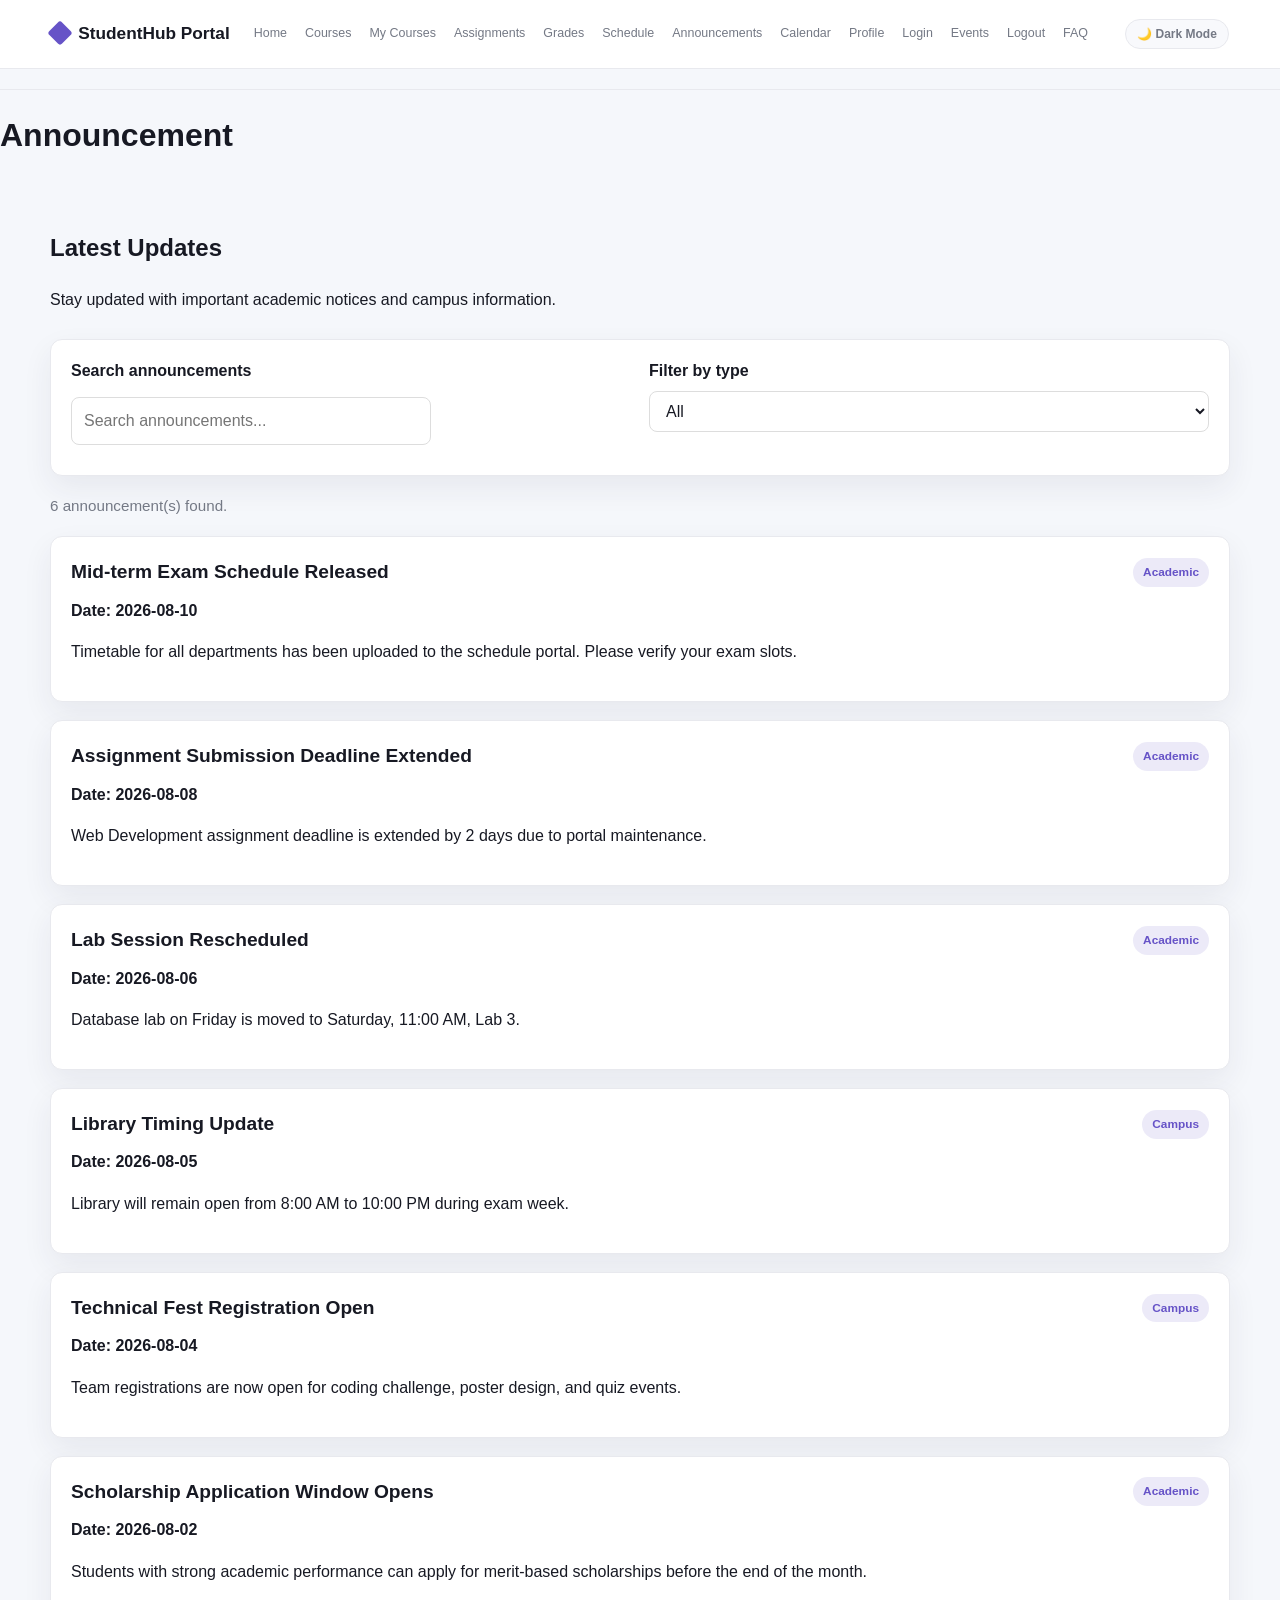
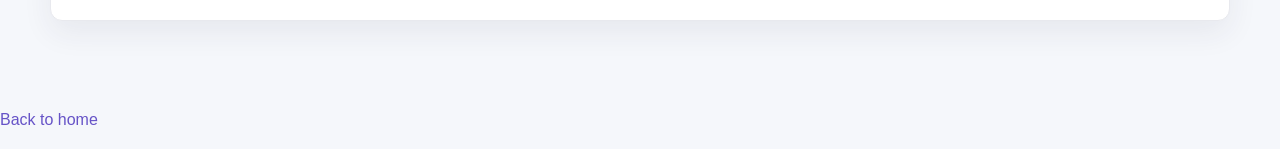
==== commit 71c4fe81: "PRACTICAL 7,8" ====
--- a/announcement.html
+++ b/announcement.html
@@ -12,17 +12,7 @@
         <h1>StudentHub Portal</h1>
         <button id="themeToggle" class="theme-toggle" type="button" aria-label="Switch theme">🌙 Dark Mode</button>
         <nav class="indexnav" aria-label="Primary navigation">
-            <a href="index.html">Home</a> | 
-            <a href="coursedetails.html">Courses</a> | 
-            <a href="mycourses.html">My Courses</a> | 
-            <a href="assignments.html">Assignments</a> | 
-            <a href="grades.html">Grades</a> | 
-            <a href="schedule.html">Schedule</a> | 
-            <a href="announcement.html">Announcements</a> | 
-            <a href="calendar.html">Calendar</a> | 
-            <a href="profile.html">Profile</a> | 
-            <a href="login.html">Login</a>|
-            <a href="coursedetails.html">Course Details</a>
+            <a href="index.html">Home</a> <a href="coursedetails.html">Courses</a> <a href="mycourses.html">My Courses</a> <a href="assignments.html">Assignments</a> <a href="grades.html">Grades</a> <a href="schedule.html">Schedule</a> <a href="announcement.html">Announcements</a> <a href="calendar.html">Calendar</a> <a href="profile.html">Profile</a> <a href="login.html">Login</a> <a href="practical8/events.php">Events</a> <a href="practical7/logout.php">Logout</a> <a href="coursedetails.html">Course Details</a>
         </nav>
     </header>
     <hr>
@@ -52,4 +42,4 @@
     <p><a href="Index.html">Back to home</a></p>
     <script src="script.js?v=4"></script>
 </body>
-</html>+</html>
--- a/styles.css
+++ b/styles.css
@@ -87,7 +87,7 @@
   padding: 0 4vw;
   display: flex;
   align-items: center;
-  gap: 28px;
+  gap: 24px;
   position: sticky;
   top: 0;
   z-index: 5;
@@ -116,18 +116,23 @@
   display: flex;
   align-items: center;
   flex-wrap: wrap;
-  gap: 4px 14px;
+  gap: 0 18px;
   flex: 1;
   background: transparent;
   padding: 0;
   justify-content: flex-start;
+  min-width: 0;
 }
 
 .indexnav a {
+  display: inline-flex;
+  align-items: center;
   color: var(--muted);
   margin: 0;
-  padding: 22px 0 19px;
+  min-height: 68px;
+  padding: 0;
   font-size: 0.78rem;
+  white-space: nowrap;
 }
 
 .indexnav a:hover {
@@ -136,7 +141,7 @@
   border-bottom: 2px solid var(--primary);
 }
 
-.indexnav a[href="coursedetails.html"]:last-child {
+.indexnav a[href="coursedetails.html"] ~ a[href="coursedetails.html"] {
   display: none;
 }
 
@@ -1167,7 +1172,7 @@
 @media (min-width: 601px) and (max-width: 1100px) {
   main { width: min(calc(100% - 40px), 920px); }
   .header { padding-left: 24px; padding-right: 24px; }
-  .indexnav { gap: 4px 14px; }
+  .indexnav { gap: 0 14px; }
   .course-grid { grid-template-columns: repeat(2, minmax(0, 1fr)); }
 }
 
